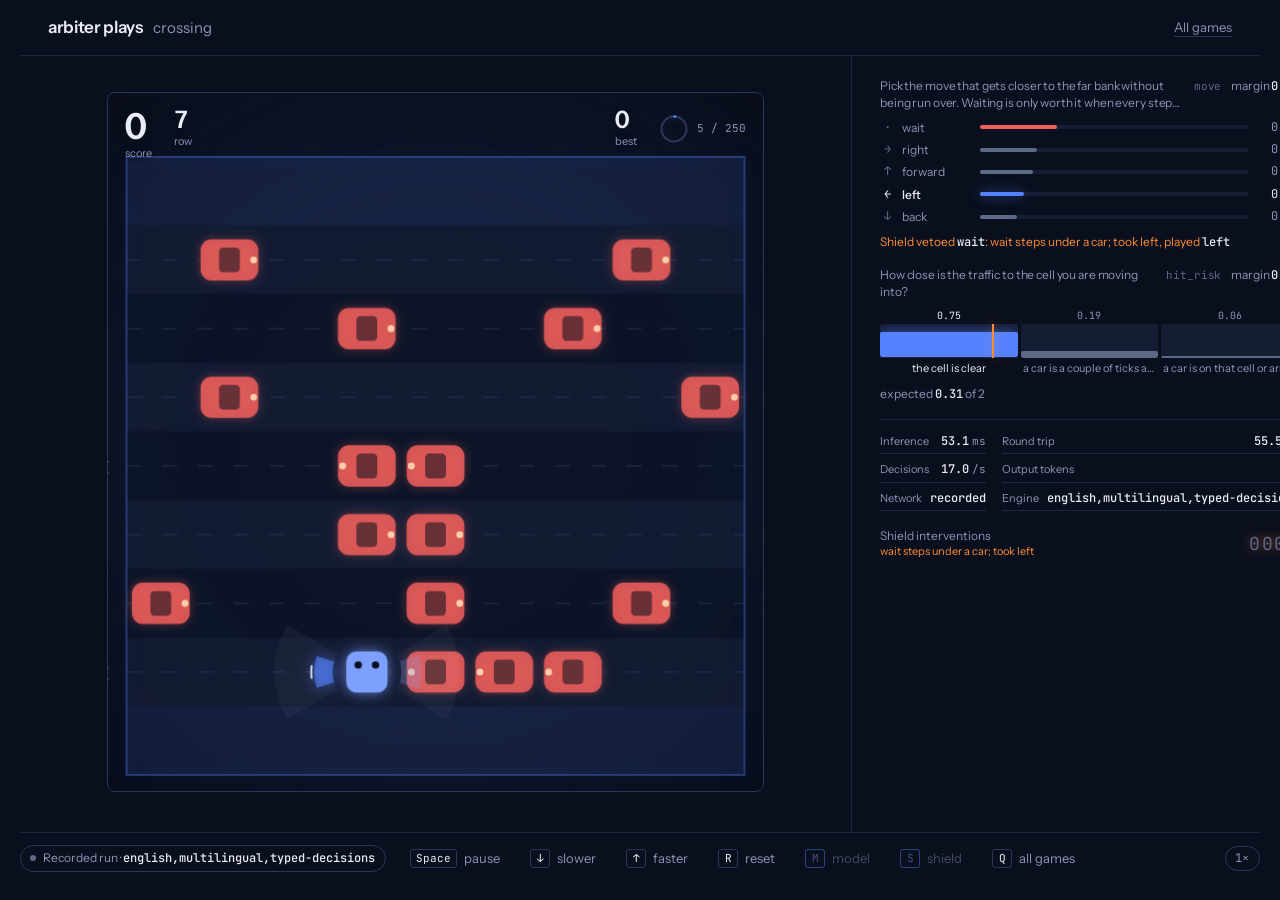
==== showcase/crossing/index.html @ a36f3646 "Draw the other five games on the page the snake page already is Same markup, same theme, same panel " ====
<!doctype html>
<html lang="en">
<head>
<meta charset="utf-8">
<meta name="viewport" content="width=device-width, initial-scale=1">
<meta name="color-scheme" content="dark">
<title>arbiter plays crossing</title>
<meta name="description" content="The Laya decision model crosses seven lanes of traffic: a five-way typed choice and a hit-risk score every tick.">
<link rel="preconnect" href="https://fonts.googleapis.com">
<link rel="preconnect" href="https://fonts.gstatic.com" crossorigin>
<link href="https://fonts.googleapis.com/css2?family=Instrument+Sans:ital,wght@0,400..700;1,400..700&family=JetBrains+Mono:wght@400;500&display=swap" rel="stylesheet">
<link rel="stylesheet" href="../_lib/theme.css">
</head>
<body>
<header class="top wrap">
  <div class="brand"><a href="../"><span class="wordmark">arbiter plays</span></a><span class="sub">crossing</span></div>
  <span class="spacer"></span>
  <a class="back" href="../">All games</a>
</header>

<main class="game wrap">
  <section class="board" aria-label="Board">
    <div class="stage" id="stage">
      <canvas id="board" aria-label="Crossing board"></canvas>
      <div class="hud" aria-live="off">
        <div class="corner l">
          <div class="stat big"><b id="hudScore">0</b><span>score</span></div>
          <div class="stat"><b id="hudSecond">0</b><span>row</span></div>
        </div>
        <div class="corner r">
          <div class="stat best" id="hudBestStat"><b id="hudBest">0</b><span>best</span></div>
          <div class="ep" title="Episode progress"><svg class="ring" viewBox="0 0 36 36"><circle class="bg" cx="18" cy="18" r="15"/><circle class="fg" id="ring" cx="18" cy="18" r="15"/></svg><small id="stepText">0 / 0</small></div>
        </div>
      </div>
      <div class="overlay" id="overlay"><div class="card"><h2 id="ovTitle"></h2><p id="ovText"></p></div></div>
    </div>
  </section>
  <aside id="panel" aria-label="What the model answered"></aside>
</main>

<footer class="keys wrap">
  <span class="chip" id="status" data-mode="down" aria-live="polite"><span class="dot"></span><span id="statusText">looking for the server</span></span>
  <button data-key="pause"><kbd>Space</kbd> pause</button>
  <button data-key="slower"><kbd>&darr;</kbd> slower</button>
  <button data-key="faster"><kbd>&uarr;</kbd> faster</button>
  <button data-key="reset"><kbd>R</kbd> reset</button>
  <button data-key="policy" aria-pressed="true"><kbd>M</kbd> <span id="policyText">model</span></button>
  <button data-key="shield" aria-pressed="true"><kbd>S</kbd> shield</button>
  <button data-key="back"><kbd>Q</kbd> all games</button>
  <span class="chip speed" id="badge" title="Speed">1&times;</span>
</footer>

<script>
/* Opened from disk in a browser that refuses module scripts on file:// (Chrome): say so, with the fix. */
if (location.protocol === 'file:') setTimeout(function () {
  if (window.__arbiterPlays) return;
  document.getElementById('overlay').classList.add('show');
  document.getElementById('ovTitle').textContent = 'This browser will not run the page from disk';
  document.getElementById('ovText').innerHTML = 'Chrome blocks module scripts on file:// pages. Serve the folder instead: <b>python3 -m http.server</b> in the repo root, then open <b>/showcase/crossing/</b>. Safari and Firefox open this file directly and play the recorded run.';
  document.getElementById('statusText').textContent = 'Not running';
}, 1200);
</script>
<script type="module">
'use strict';
import { mountPanel } from '../_lib/panel.js';
import { drawDecisionHalo, drawBoardDepth, drawDangerVignette, createParticles, createShake, countUp, ringProgress, COLORS } from '../_lib/board.js';
window.__arbiterPlays = true;

/* =====================================================================================
   GENERIC PART — every game page keeps this as is: server probe, live/replay runner with
   sub-tick timing (the model is asked for the NEXT move while the current one animates),
   keys, HUD, pulse, panel wiring. The block marked CROSSING at the bottom (drawing + the
   three hooks onEpisodeStart / onApplied / onNextDecision) changes per game.
   ===================================================================================== */
const $ = id => document.getElementById(id);
const params = new URLSearchParams(location.search);
const fromDisk = location.protocol === 'file:';
const BASE = (params.get('base') || (fromDisk ? 'http://localhost:8010' : location.origin)).replace(/\/+$/, '');
const SPEEDS = [0.5, 0.75, 1, 1.5, 2, 3, 4];
const REPLAY_URL = '../replay/crossing.json';
const BEST_KEY = 'arbiter.plays.crossing.best';

let logic, createClient;
try {
  const m = await import('./logic.mjs'); logic = m.default || m;
  ({ createClient } = await import('../_lib/client.mjs'));
} catch (e) {
  overlay(true, 'The game modules did not load', esc(String(e.message || e)));
  throw e;
}
const meta = logic.meta || {};
const TICK_MS = meta.tick_ms || 160;
const MAX_STEPS = meta.max_steps || 400;

/* ---- page chrome ---- */
const panel = mountPanel($('panel'), { meta, questions: logic.questions(logic.init(1)), strip: false });
const canvas = $('board'), ctx = canvas.getContext('2d');
let dpr = 1, W = 0, H = 0;
new ResizeObserver(() => {
  const r = canvas.getBoundingClientRect(); dpr = window.devicePixelRatio || 1;
  W = Math.round(r.width * dpr); H = Math.round(r.height * dpr); canvas.width = W; canvas.height = H;
}).observe(canvas);

function overlay(show, title, text) {
  $('overlay').classList.toggle('show', !!show);
  if (title != null) $('ovTitle').textContent = title;
  if (text != null) $('ovText').innerHTML = text;
}
const esc = s => String(s).replace(/[&<>"]/g, c => ({ '&': '&amp;', '<': '&lt;', '>': '&gt;', '"': '&quot;' }[c]));

/* ---- run state ---- */
const run = {
  mode: 'down',            // live | replay | down
  policy: 'model',         // model | heuristic
  shield: true,
  speedIx: 2,
  paused: false,
  engine: '—',
  connected: false,
  client: null,
  log: null,               // the recorded run when mode === replay
  seedCount: 0,
};
const ep = { state: null, prev: null, tickStart: 0, pending: null, result: null, dead: false, deadAt: 0, headHot: 0, i: 0, bornAt: 0 };
const counters = { decisions: 0, interventions: 0, tokens: 0 };
const roundtrips = [];     // the last 20 round trips: decisions per second = what the model could sustain
let best = +(localStorage.getItem(BEST_KEY) || 0);
$('hudBest').textContent = String(best);

const speed = () => SPEEDS[run.speedIx];
const tickDur = () => TICK_MS / speed();

function paintStatus() {
  const st = $('status');
  st.dataset.mode = run.mode === 'live' && !run.connected ? 'down' : run.mode;
  if (run.mode === 'live') $('statusText').innerHTML = run.connected ? `Live &middot; <b>${esc(run.engine)}</b>` : 'Live &middot; server not answering, playing the heuristic';
  else if (run.mode === 'replay') $('statusText').innerHTML = `Recorded run &middot; <b>${esc(run.engine)}</b>`;
  else $('statusText').textContent = 'No server and no recording';
  $('badge').textContent = speed() + '×';
  $('policyText').textContent = run.policy;
  const pol = document.querySelector('[data-key="policy"]'), sh = document.querySelector('[data-key="shield"]');
  pol.setAttribute('aria-pressed', String(run.policy === 'model')); sh.setAttribute('aria-pressed', String(run.shield));
  pol.disabled = sh.disabled = run.mode === 'replay';
  pol.title = sh.title = run.mode === 'replay' ? 'Not available in a recorded run' : '';
  panel.setStatus({ mode: run.mode === 'replay' ? 'replay' : 'live', connected: run.connected, engine: run.engine, policy: run.policy, shield: run.shield });
}

/* ---- the cobalt pulse: actor -> panel on every model call ---- */
let pulses = 0;
function firePulse() {
  if (pulses >= 4 || matchMedia('(prefers-reduced-motion: reduce)').matches) return;
  const from = actorPixel(ep.state); if (!from) return;
  const cr = canvas.getBoundingClientRect();
  const target = document.querySelector('#panel .sec') || $('panel');
  const tr = target.getBoundingClientRect();
  const x0 = cr.left + from[0], y0 = cr.top + from[1];
  const x1 = tr.left + 6, y1 = tr.top + 8;
  const p = document.createElement('i'); p.className = 'pulse'; document.body.appendChild(p); pulses++;
  const anim = p.animate([
    { transform: `translate(${x0}px, ${y0}px) scale(.6)`, opacity: 0 },
    { transform: `translate(${x0}px, ${y0}px) scale(1)`, opacity: 1, offset: .12 },
    { transform: `translate(${x1}px, ${y1}px) scale(1)`, opacity: .9, offset: .92 },
    { transform: `translate(${x1}px, ${y1}px) scale(1.6)`, opacity: 0 },
  ], { duration: Math.min(420, Math.max(220, tickDur() * .9)), easing: 'cubic-bezier(.3,.6,.2,1)' });
  anim.onfinish = () => { p.remove(); pulses--; panel.flash(); };
}

/* ---- asking for the next move ---- */
async function askLive(state) {
  const qs = logic.questions(state);
  firePulse();
  let res = null, err = null;
  try { res = await run.client.ask(logic.encode(state), qs); }
  catch (e) { err = e; }
  const modelDecision = res ? logic.decide(state, res.answers) : null;
  const heuristicAction = logic.heuristic(state);
  const decision = run.policy === 'model' && modelDecision
    ? modelDecision
    : { action: heuristicAction, extras: { ...(modelDecision && modelDecision.extras), model_action: modelDecision ? modelDecision.action : null } };
  if (res) {
    const engine = res.routing && res.routing.model ? 'laya-' + res.routing.model : (res.model || run.engine);
    if (!run.connected || engine !== run.engine) { run.connected = true; run.engine = engine; paintStatus(); }
  } else if (run.connected) { run.connected = false; paintStatus(); }
  if (res) { roundtrips.push(res.roundtrip_ms); if (roundtrips.length > 20) roundtrips.shift(); }
  const dps = roundtrips.length ? roundtrips.length * 1000 / roundtrips.reduce((a, b) => a + b, 0) : null;
  return {
    qs, answers: res ? res.answers : null, decision,
    timing: res ? { inference_ms: res.inference_ms != null ? res.inference_ms : res.latency_ms, roundtrip_ms: res.roundtrip_ms, decisions_per_s: dps } : {},
    tokens: res && res.usage ? (res.usage.output_tokens || 0) : 0, error: err,
  };
}
// A recorded tick (see _lib/recorder.mjs): { action, model_action, intervened, reason, extras, answers, timing, ... }.
// The board is rebuilt from the seed with logic.step, exactly like a live run.
function askReplay(state) {
  const t = run.log.ticks[ep.i];
  if (!t) return Promise.resolve(null);
  const modelAction = t.model_action != null ? t.model_action : t.action;
  return Promise.resolve({
    qs: logic.questions(state), answers: t.answers || null,
    decision: { action: modelAction, extras: t.extras || {} },
    recordedShield: { intervened: !!t.intervened, reason: t.reason || '', action: t.action },
    recordedAction: t.action, timing: t.timing || {}, tokens: (t.usage && t.usage.output_tokens) || 0,
  });
}
const ask = state => run.mode === 'replay' ? askReplay(state) : askLive(state);
function requestNext(state) { ep.pending = ask(state).then(r => { ep.result = r; if (r) onNextDecision(r); }); }

/* ---- applying a decision = one tick ---- */
function apply(res, now) {
  const s = ep.state;
  let action = res.decision.action, sh = { intervened: false, reason: '', action };
  if (run.mode === 'replay') { sh = res.recordedShield; action = res.recordedAction; }
  else if (run.shield) { sh = logic.shield(s, action, res.decision.extras || {}); action = sh.action; }
  const out = logic.step(s, action);
  ep.prev = s; ep.state = out.state; ep.tickStart = now; ep.headHot = 1; ep.i++;
  counters.decisions++; if (sh.intervened) counters.interventions++; counters.tokens += res.tokens || 0;
  panel.update({
    questions: res.qs, answers: res.answers || {}, decision: res.decision, shield: sh,
    timing: res.timing, counters: { ...counters },
    status: { mode: run.mode === 'replay' ? 'replay' : 'live', connected: run.connected, engine: run.engine, policy: run.policy, shield: run.shield },
  });
  onApplied(res, out, sh, action, now);
  paintHud();
  if (out.done || (run.mode === 'replay' && ep.i >= run.log.ticks.length)) {
    ep.dead = true; ep.deadAt = now; ep.pending = null; ep.result = null;
    return;
  }
  requestNext(ep.state);
}

function paintHud() {
  const sum = logic.summary(ep.state);
  countUp($('hudScore'), sum.score);
  countUp($('hudSecond'), sum.row != null ? sum.row : 0, { pop: false });
  if (sum.score > best) { best = sum.score; localStorage.setItem(BEST_KEY, String(best)); countUp($('hudBest'), best); $('hudBestStat').classList.add('hot'); }
  const total = run.mode === 'replay' ? run.log.ticks.length : MAX_STEPS;
  const at = run.mode === 'replay' ? ep.i : sum.steps;
  $('stepText').textContent = `${at} / ${total}`;
  ringProgress($('ring'), at / total);
}

function startEpisode(now) {
  const seed = run.mode === 'replay' ? (run.log.seed != null ? run.log.seed : 1) : ((Date.now() + run.seedCount++) % 1e6) + 1;
  ep.state = logic.init(seed);
  ep.prev = ep.state; ep.tickStart = now; ep.dead = false; ep.i = 0; ep.headHot = 0; ep.result = null; ep.bornAt = now;
  $('hudBestStat').classList.remove('hot');
  const st = $('stage'); st.classList.remove('born'); void st.offsetWidth; st.classList.add('born');
  onEpisodeStart(ep.state, now);
  paintHud();
  requestNext(ep.state);
}

/* ---- the frame loop with sub-tick timing ---- */
let last = performance.now();
function frame(now) {
  requestAnimationFrame(frame);
  if (!ep.state) return;
  const dt = now - last; last = now;
  if (ep.dead) {
    render(ep.state, ep.state, 1, { dead: true, deadT: (now - ep.deadAt) / 1000, paused: run.paused, dt, now });
    if (!run.paused && now - ep.deadAt > 1500) { panel.reset(); startEpisode(now); }
    return;
  }
  if (run.paused) { render(ep.prev, ep.state, 1, { paused: true, dt: 0, now }); return; }
  let t = (now - ep.tickStart) / tickDur();
  if (t >= 1) {
    if (ep.result) { const r = ep.result; ep.result = null; apply(r, now); t = 0; }
    else if (ep.pending === null && run.mode === 'replay') { ep.dead = true; ep.deadAt = now; }
    else t = 1;                                   // the answer is still in flight: hold at the end of the glide
  }
  ep.headHot = Math.max(0, ep.headHot - dt / 320);
  render(ep.prev, ep.state, t, { headHot: ep.headHot, dt, now });
}

/* ---- keys ---- */
const actions = {
  pause() { run.paused = !run.paused; overlay(run.paused, 'Paused', 'Press <kbd>Space</kbd> to continue'); if (!run.paused) { ep.tickStart = performance.now(); if (ep.dead) ep.deadAt = performance.now(); } },
  faster() { run.speedIx = Math.min(SPEEDS.length - 1, run.speedIx + 1); paintStatus(); },
  slower() { run.speedIx = Math.max(0, run.speedIx - 1); paintStatus(); },
  reset() { counters.decisions = counters.interventions = counters.tokens = 0; roundtrips.length = 0; panel.reset(); startEpisode(performance.now()); if (run.paused) actions.pause(); },
  policy() { if (run.mode === 'replay') return; run.policy = run.policy === 'model' ? 'heuristic' : 'model'; paintStatus(); },
  shield() { if (run.mode === 'replay') return; run.shield = !run.shield; paintStatus(); },
  back() { location.href = '../'; },
};
document.addEventListener('keydown', e => {
  if (e.metaKey || e.ctrlKey || e.altKey) return;
  const k = { ' ': 'pause', ArrowUp: 'faster', ArrowDown: 'slower', r: 'reset', R: 'reset', m: 'policy', M: 'policy', s: 'shield', S: 'shield', q: 'back', Q: 'back' }[e.key];
  if (!k) return; e.preventDefault(); actions[k]();
});
document.querySelectorAll('footer.keys button').forEach(b => b.addEventListener('click', () => actions[b.dataset.key]()));

/* ---- boot: live if the server answers, otherwise the recorded run ---- */
async function boot() {
  let ready = false;
  if (!(params.get('mode') === 'replay')) {
    try {
      const ctrl = new AbortController(); const to = setTimeout(() => ctrl.abort(), 2500);
      const r = await fetch(BASE + '/readyz', { cache: 'no-store', signal: ctrl.signal }); clearTimeout(to);
      const j = await r.json().catch(() => ({}));
      ready = r.ok && j.status === 'ready';
    } catch (e) { ready = false; }
  }
  if (ready) {
    run.mode = 'live'; run.connected = true;
    run.client = createClient({ baseUrl: BASE, model: params.get('model') || 'auto' });
  } else {
    try {
      const r = await fetch(REPLAY_URL, { cache: 'no-store' });
      if (!r.ok) throw new Error('HTTP ' + r.status);
      run.log = await r.json();
      if (!Array.isArray(run.log.ticks) || !run.log.ticks.length) throw new Error('empty recording');
      run.mode = 'replay'; run.engine = run.log.engine || run.log.model || 'recorded';
    } catch (e) {
      run.mode = 'down';
      overlay(true, 'Nothing to play', `No arbiter server at <b>${esc(BASE)}</b> and no recording at <b>${esc(REPLAY_URL)}</b>. Start the server (<b>./run.sh</b>) and reload, or add <b>?base=http://localhost:8010</b> to the URL.`);
      paintStatus(); return;
    }
  }
  paintStatus();
  startEpisode(performance.now());
  requestAnimationFrame(frame);
  if (run.mode === 'live') setInterval(async () => {
    try { const r = await fetch(BASE + '/readyz', { cache: 'no-store' }); const j = await r.json(); const ok = r.ok && j.status === 'ready'; if (ok !== run.connected) { run.connected = ok; paintStatus(); } }
    catch (e) { if (run.connected) { run.connected = false; paintStatus(); } }
  }, 10000);
}

/* =====================================================================================
   CROSSING — the game-specific part of the page.
     actorPixel / onEpisodeStart / onApplied / onNextDecision / render, as in snake.
   The halo sits on the frog and uses the compass directions; "wait" has no wedge, so a
   tick where the model waits shows an empty compass, which is exactly what it means.
   ===================================================================================== */
const ANGLES = { forward: -Math.PI / 2, back: Math.PI / 2, left: Math.PI, right: 0 };
const vis = {
  particles: createParticles(), shake: createShake(),
  halo: null, bornAt: 0, hopAt: -1e9, crossAt: -1e9, vetoAt: -1e9,
};
const lerp = (a, b, t) => a + (b - a) * t;
const geom = () => {
  const s = ep.state || logic.init(1);
  const top = Math.round(64 * dpr), side = Math.round(16 * dpr);
  const c = Math.min((W - side * 2) / s.w, (H - top - side) / s.h);
  return { c, padX: (W - s.w * c) / 2, padY: top + Math.max(0, (H - top - side - s.h * c) / 2), w: s.w, h: s.h };
};
function actorPixel(state) {
  if (!state || !W) return null;
  const { c, padX, padY } = geom();
  return [(padX + (state.x + .5) * c) / dpr, (padY + (state.y + .5) * c) / dpr];
}
function onEpisodeStart(state, now) { vis.halo = null; vis.bornAt = now; vis.hopAt = -1e9; vis.crossAt = -1e9; }
function onApplied(res, out, sh, action, now) {
  const probs = res.answers && res.answers.move ? res.answers.move.probabilities : null;
  vis.halo = probs ? { probs, chosen: action, vetoed: sh.intervened ? res.decision.action : null } : null;
  if (sh.intervened) vis.vetoAt = now;
  if (action !== 'wait') vis.hopAt = now;
  const { c, padX, padY } = geom();
  if ((out.events || []).some(e => /far bank/.test(e))) {
    vis.crossAt = now;
    vis.particles.burst(padX + (out.state.x + .5) * c, padY + c * .5,
      { count: 26, speed: c * 4.5, size: c * .08, life: .7, color: COLORS.orange });
  }
  if (out.done && !out.state.alive) {
    vis.shake.kick(1);
    vis.particles.burst(padX + (out.state.x + .5) * c, padY + (out.state.y + .5) * c,
      { count: 22, speed: c * 4, size: c * .09, life: .6, color: COLORS.danger });
  }
}
function onNextDecision() {}

function render(prev, cur, t, fx = {}) {
  if (!W) return;
  const now = fx.now || performance.now(), dt = (fx.dt || 0) / 1000;
  const { c, padX, padY, w, h } = geom();
  const dead = !!fx.dead && !cur.alive, deadT = fx.deadT || 0;
  const born = Math.min(1, (now - vis.bornAt) / 450);
  const px = (x, y) => [padX + (x + .5) * c, padY + (y + .5) * c];
  ctx.setTransform(1, 0, 0, 1, 0, 0);
  ctx.clearRect(0, 0, W, H);
  const [sx, sy] = vis.shake.offset(dt);
  ctx.translate(sx * dpr, sy * dpr);
  drawBoardDepth(ctx, W, H, { dpr, vignette: .8 });

  // banks and lanes: the two safe rows read lighter, every lane carries its direction
  for (let y = 0; y < h; y++) {
    const bank = y === 0 || y === h - 1;
    ctx.fillStyle = bank ? 'rgba(85,131,255,.12)' : (y % 2 ? 'rgba(21,29,53,.85)' : 'rgba(14,21,40,.85)');
    ctx.fillRect(padX, padY + y * c, w * c, c);
    if (!bank) {
      const lane = cur.lanes.find(l => l.row === y);
      ctx.strokeStyle = 'rgba(43,55,88,.9)'; ctx.lineWidth = Math.max(1, dpr * .75);
      ctx.setLineDash([c * .22, c * .3]);
      ctx.beginPath(); ctx.moveTo(padX, padY + y * c + c * .5); ctx.lineTo(padX + w * c, padY + y * c + c * .5); ctx.stroke();
      ctx.setLineDash([]);
      if (lane) {                       // a small arrow in the margin: which way this lane runs
        const ax = lane.dir > 0 ? padX + w * c + c * .3 : padX - c * .3;
        ctx.fillStyle = 'rgba(139,149,179,.75)'; ctx.font = `${Math.round(c * .5)}px "Instrument Sans", system-ui`;
        ctx.textAlign = 'center'; ctx.textBaseline = 'middle';
        ctx.fillText(lane.dir > 0 ? '›' : '‹', ax, padY + y * c + c * .5);
      }
    }
  }
  ctx.strokeStyle = 'rgba(85,131,255,.35)'; ctx.lineWidth = 2 * dpr;
  ctx.shadowColor = 'rgba(85,131,255,.4)'; ctx.shadowBlur = 16 * dpr;
  ctx.strokeRect(padX, padY, w * c, h * c); ctx.shadowBlur = 0;

  // the traffic: every car glides from where it was, wrapping without a jump
  for (const lane of cur.lanes) {
    const before = prev.lanes.find(l => l.row === lane.row);
    lane.cars.forEach((x, i) => {
      const was = before ? before.cars[i] : x;
      const wrapped = Math.abs(x - was) > 1.5;
      const at = wrapped ? x : lerp(was, x, t);
      const [cx, cy] = px(at, lane.row);
      const bw = c * .84, bh = c * .6;
      ctx.save(); ctx.globalAlpha = born;
      ctx.fillStyle = 'rgba(240,96,92,.85)'; ctx.shadowColor = 'rgba(240,96,92,.45)'; ctx.shadowBlur = 10 * dpr;
      ctx.beginPath(); ctx.roundRect(cx - bw / 2, cy - bh / 2, bw, bh, c * .16); ctx.fill(); ctx.shadowBlur = 0;
      ctx.fillStyle = 'rgba(10,15,30,.55)';
      ctx.beginPath(); ctx.roundRect(cx - bw * .18, cy - bh * .3, bw * .36, bh * .6, c * .06); ctx.fill();
      ctx.fillStyle = 'rgba(255,220,180,.9)';
      const nx = cx + (lane.dir > 0 ? bw * .42 : -bw * .42);
      ctx.beginPath(); ctx.arc(nx, cy, c * .05, 0, Math.PI * 2); ctx.fill();
      ctx.restore();
    });
  }

  // the frog: hops between cells, the halo shows what the model wanted
  const fxp = lerp(prev.x, cur.x, t), fyp = lerp(prev.y, cur.y, t);
  const [ax, ay] = px(fxp, fyp);
  const hop = Math.sin(Math.min(1, t) * Math.PI) * (prev.x !== cur.x || prev.y !== cur.y ? c * .18 : 0);
  if (vis.halo && !dead) {
    const veto = vis.halo.vetoed ? .5 + .5 * Math.sin(now / 55) : 0;
    drawDecisionHalo(ctx, { x: ax, y: ay - hop }, vis.halo.probs, vis.halo.chosen, vis.halo.vetoed,
      { inner: c * .5, reach: c * .85, flash: veto, alpha: born });
  }
  const r = c * .3;
  ctx.save(); ctx.globalAlpha = born * (dead ? Math.max(0, 1 - deadT / .8) : 1);
  ctx.fillStyle = dead ? COLORS.danger : COLORS.cobaltText;
  ctx.shadowColor = dead ? 'rgba(240,96,92,.8)' : 'rgba(125,160,255,.7)'; ctx.shadowBlur = 14 * dpr;
  ctx.beginPath(); ctx.roundRect(ax - r, ay - hop - r, r * 2, r * 2, r * .5); ctx.fill(); ctx.shadowBlur = 0;
  ctx.fillStyle = '#0A0F1E';
  for (const s of [-1, 1]) { ctx.beginPath(); ctx.arc(ax + s * r * .42, ay - hop - r * .34, r * .18, 0, Math.PI * 2); ctx.fill(); }
  ctx.restore();

  vis.particles.step(dt); vis.particles.draw(ctx, 1);
  if (dead) drawDangerVignette(ctx, W, H, Math.max(0, 1 - deadT / .55));
  if (fx.paused) { ctx.fillStyle = 'rgba(10,15,30,.45)'; ctx.fillRect(-20 * dpr, -20 * dpr, W + 40 * dpr, H + 40 * dpr); }
}
boot();
</script>
</body>
</html>
---- showcase/_lib/theme.css ----
/* arbiter plays — shared theme for every showcase page.
   Same tokens as the playground's dark theme: navy, cobalt, one orange per surface,
   Instrument Sans for words, JetBrains Mono for numbers, hairlines, no gradients. */

:root {
  --bg: #0A0F1E; --surface: #0E1528; --line: #1E2842; --line-2: #2B3758; --track: #151D35;
  --ink: #E9EDF7; --muted: #8B95B3; --faint: #5E6887;
  --cobalt: #5583FF; --cobalt-text: #7DA0FF; --cobalt-dim: #2E4FA6;
  --orange: #FF8C33; --danger: #F0605C; --live: #3DD68C;
  --glow: 0 0 12px rgba(85,131,255,.55); --glow-o: 0 0 12px rgba(255,140,51,.55);
  --sans: "Instrument Sans", system-ui, -apple-system, "Segoe UI", sans-serif;
  --mono: "JetBrains Mono", ui-monospace, SFMono-Regular, Menlo, monospace;
  --ease: cubic-bezier(.2,.7,.2,1);
  --panel-w: 380px;
  color-scheme: dark;
}
* { box-sizing: border-box; }
html { background: var(--bg); color: var(--ink); font-family: var(--sans); font-size: 15px; line-height: 1.45; -webkit-text-size-adjust: 100%; }
body { margin: 0; min-height: 100vh; display: flex; flex-direction: column; }
h1, h2, h3 { margin: 0; font-weight: 500; letter-spacing: -0.01em; }
p { margin: 0; }
a { color: var(--muted); text-decoration: none; border-bottom: 1px solid var(--line-2); }
a:hover { color: var(--ink); }
button { font: inherit; color: inherit; cursor: pointer; background: none; border: 0; padding: 0; }
:focus-visible { outline: 2px solid var(--cobalt); outline-offset: 2px; }
kbd { font-family: var(--mono); font-size: 11px; color: var(--ink); border: 1px solid var(--line-2); border-radius: 3px; padding: 1px 5px; line-height: 1.4; min-width: 20px; display: inline-block; text-align: center; }
.mono { font-family: var(--mono); font-variant-numeric: tabular-nums; }
.wrap { width: 100%; max-width: 1240px; margin: 0 auto; padding: 0 28px; }
@media (max-width: 640px) { .wrap { padding: 0 16px; } }

/* ---------- header ---------- */
.top { display: flex; align-items: center; gap: 18px; height: 56px; border-bottom: 1px solid var(--line); flex: none; }
.brand { display: flex; align-items: baseline; gap: 10px; white-space: nowrap; }
.brand a { border: 0; color: var(--ink); }
.wordmark { font-weight: 600; letter-spacing: -0.02em; font-size: 17px; }
.brand .sub { color: var(--muted); }
.top .spacer { flex: 1; }
.status { display: inline-flex; align-items: center; gap: 8px; color: var(--muted); font-size: 13px; white-space: nowrap; border: 1px solid var(--line-2); border-radius: 4px; padding: 4px 10px; }
.status .dot { width: 8px; height: 8px; border-radius: 50%; background: var(--faint); flex: none; }
.status[data-mode="live"] .dot { background: var(--live); box-shadow: 0 0 10px rgba(61,214,140,.6); }
.status[data-mode="live"] { color: var(--ink); }
.status[data-mode="replay"] .dot { background: var(--faint); }
.status[data-mode="down"] .dot { background: var(--danger); }
.status b { font-family: var(--mono); font-weight: 500; color: var(--ink); }
.top .back { font-size: 13px; }
@media (max-width: 640px) { .top { gap: 10px; } .brand .sub { display: none; } .top .back { display: none; } }

/* ---------- game layout ---------- */
main.game { flex: 1; display: grid; grid-template-columns: minmax(0, 1fr) var(--panel-w); align-items: stretch; position: relative; }
.board { padding: 22px 28px 26px 0; display: flex; flex-direction: column; justify-content: center; gap: 16px; border-right: 1px solid var(--line); min-width: 0; }
.board .stage { position: relative; width: min(100%, 760px, calc((100vh - 200px) / 1.065)); aspect-ratio: 1 / 1.065; margin: 0 auto; }
@media (max-width: 900px) { .board .stage { width: 100%; } }
.board canvas { position: absolute; inset: 0; width: 100%; height: 100%; display: block; border: 1px solid var(--line-2); border-radius: 8px; background: var(--surface); }
.board .stage.born canvas { animation: fadeIn .5s var(--ease); }
@keyframes fadeIn { from { opacity: 0; } }

/* HUD in the board's corners */
.hud { position: absolute; inset: 0; pointer-events: none; }
.hud .corner { position: absolute; top: 16px; display: flex; gap: 22px; align-items: flex-start; }
.hud .corner.l { left: 18px; }
.hud .corner.r { right: 18px; align-items: center; }
.hud .stat { display: grid; gap: 2px; text-shadow: 0 1px 6px rgba(10,15,30,.9); }
.hud .stat b { display: block; font-weight: 600; font-size: 24px; line-height: 1; letter-spacing: -0.02em; font-variant-numeric: tabular-nums; transform-origin: left bottom; }
.hud .stat.big b { font-size: 36px; }
.hud .stat span { font-size: 11px; color: var(--muted); }
.hud .stat.best.hot b { color: var(--cobalt-text); text-shadow: var(--glow); }
.hud .stat b.pop { animation: pop .38s var(--ease); }
@keyframes pop { 30% { transform: scale(1.22); color: var(--cobalt-text); } }
.hud .ep { display: flex; align-items: center; gap: 8px; }
.hud .ep small { font-family: var(--mono); font-size: 11px; color: var(--muted); font-variant-numeric: tabular-nums; }
.hud .ring { width: 30px; height: 30px; transform: rotate(-90deg); display: block; }
.hud .ring circle { fill: none; stroke-width: 2.5; }
.hud .ring .bg { stroke: var(--line-2); }
.hud .ring .fg { stroke: var(--cobalt); stroke-linecap: round; transition: stroke-dasharray .3s var(--ease); filter: drop-shadow(0 0 4px rgba(85,131,255,.6)); }
@media (max-width: 640px) { .hud .corner { top: 12px; gap: 14px; } .hud .corner.l { left: 12px; } .hud .corner.r { right: 12px; } .hud .stat.big b { font-size: 28px; } .hud .stat b { font-size: 20px; } .hud .ep small { display: none; } }
.board .overlay { position: absolute; inset: 0; display: grid; place-items: center; text-align: center; pointer-events: none; opacity: 0; transition: opacity .25s var(--ease); }
.board .overlay.show { opacity: 1; pointer-events: auto; }
.board .overlay .card { background: rgba(10,15,30,.86); border: 1px solid var(--line-2); border-radius: 4px; padding: 14px 20px; max-width: 34ch; }
.board .overlay h2 { font-size: 16px; }
.board .overlay p { color: var(--muted); font-size: 13px; margin-top: 4px; }
.board .overlay .card b { font-family: var(--mono); font-weight: 500; color: var(--ink); }
aside#panel { padding: 22px 0 26px 28px; min-width: 0; }
@media (max-width: 900px) {
  main.game { grid-template-columns: 1fr; }
  .board { padding: 16px 0 20px; border-right: 0; border-bottom: 1px solid var(--line); }
  aside#panel { padding: 18px 0 24px; }
}

/* the cobalt pulse that travels from the head to the panel on every model call */
.pulse { position: fixed; left: 0; top: 0; width: 10px; height: 10px; margin: -5px 0 0 -5px; border-radius: 50%; background: var(--cobalt); box-shadow: 0 0 14px 3px rgba(85,131,255,.7); pointer-events: none; z-index: 5; opacity: 0; }

/* ---------- seven-segment digits ---------- */
.digits { display: flex; gap: 28px; align-items: flex-end; flex-wrap: wrap; padding: 0 0 2px; }
.digit-group { display: grid; gap: 6px; }
.digit-group .lbl { font-size: 12px; color: var(--muted); }
.digit-group .row { display: flex; gap: 5px; }
.digit-group svg { width: 22px; height: 38px; display: block; }
.digit-group svg polygon { fill: var(--ink); opacity: .07; transition: opacity .18s var(--ease); }
.digit-group svg polygon.on { opacity: 1; }
.digit-group.dim svg polygon.on { opacity: .5; }
.digit-group.hot svg polygon.on { fill: var(--cobalt-text); }
.digits .grow { flex: 1; }
.digits .episode { display: grid; gap: 6px; min-width: 120px; align-self: end; }
.digits .episode .lbl { font-size: 12px; color: var(--muted); display: flex; justify-content: space-between; }
.digits .episode .lbl b { font-family: var(--mono); font-weight: 500; color: var(--ink); }
.digits .episode .track { height: 3px; background: var(--track); border-radius: 2px; position: relative; overflow: hidden; }
.digits .episode .fill { position: absolute; left: 0; top: 0; bottom: 0; background: var(--cobalt); border-radius: 2px; transition: width .3s var(--ease); }
@media (max-width: 640px) {
  .digits { gap: 18px; }
  .digit-group svg { width: 17px; height: 30px; }
  .digits .episode { flex-basis: 100%; }
}

/* ---------- panel ---------- */
.panel { display: grid; gap: 16px; font-size: 12px; }
.panel .sec { display: grid; gap: 7px; }
.panel .sec > h2 { font-size: 12px; font-weight: 400; color: var(--muted); display: flex; align-items: baseline; gap: 10px; line-height: 1.4; }
.panel .sec > h2 .id { font-family: var(--mono); font-size: 11px; color: var(--faint); font-weight: 400; }
.panel .sec > h2 .conf { margin-left: auto; font-size: 12px; color: var(--muted); font-weight: 400; white-space: nowrap; }
.panel .sec > h2 .conf b { font-family: var(--mono); font-weight: 500; color: var(--ink); }
.panel .sec.choice > h2 { font-size: 12px; }
.panel .sec.choice > h2 .txt { display: -webkit-box; -webkit-line-clamp: 2; -webkit-box-orient: vertical; overflow: hidden; }

.bars { display: grid; gap: 5px; }
.brow { display: grid; grid-template-columns: minmax(56px, 90px) 1fr 40px; align-items: center; gap: 10px; font-size: 12px; transition: transform .35s var(--ease); }
.brow .lbl { color: var(--muted); overflow: hidden; text-overflow: ellipsis; white-space: nowrap; display: flex; align-items: center; gap: 8px; }
.brow .lbl .arrow { font-family: var(--mono); width: 1.2em; text-align: center; color: var(--faint); }
.brow.win .lbl, .brow.win .lbl .arrow { color: var(--ink); font-weight: 500; }
.brow.model .lbl::after { content: ""; width: 5px; height: 5px; border-radius: 50%; background: var(--faint); flex: none; }
.track { position: relative; height: 4px; background: var(--track); border-radius: 3px; }
.fill { position: absolute; left: 0; top: 0; bottom: 0; background: var(--faint); border-radius: 3px; transition: width .35s var(--ease); }
.brow.win .fill { background: var(--cobalt); box-shadow: var(--glow); }
.brow.veto .fill { background: var(--danger); box-shadow: none; }
.val { font-family: var(--mono); font-size: 12px; text-align: right; color: var(--muted); font-variant-numeric: tabular-nums; }
.brow.win .val { color: var(--ink); }
.panel .note { font-size: 12px; color: var(--muted); }
.panel .note b { font-family: var(--mono); font-weight: 500; color: var(--ink); }
.panel .note.veto { color: var(--orange); }

.gauge { display: grid; grid-template-columns: 1fr 44px; align-items: center; gap: 4px 12px; }
.gauge .lbl { color: var(--muted); grid-column: 1 / -1; display: flex; justify-content: space-between; gap: 10px; }
.gauge .track { height: 4px; }
.gauge .mid { position: absolute; left: 50%; top: -3px; bottom: -3px; width: 1px; background: var(--line-2); }
.gauge .fill { background: var(--cobalt); box-shadow: var(--glow); }
.gauge.low .fill { background: var(--faint); box-shadow: none; }
.gauge .val { color: var(--ink); font-size: 13px; }

.scale { position: relative; display: grid; grid-auto-flow: column; grid-auto-columns: 1fr; gap: 3px; padding-top: 16px; padding-bottom: 20px; }
.lvl { position: relative; height: 34px; }
.lvl .mass { position: absolute; inset: 0; background: var(--track); border-radius: 2px; overflow: hidden; }
.lvl .mass i { position: absolute; left: 0; right: 0; bottom: 0; background: var(--faint); border-radius: 2px; transition: height .35s var(--ease); }
.lvl.top .mass i { background: var(--cobalt); box-shadow: var(--glow); }
.lvl .p { position: absolute; left: 0; right: 0; top: -15px; text-align: center; font-family: var(--mono); font-size: 10px; color: var(--muted); }
.lvl.top .p { color: var(--ink); }
.lvl .lname { position: absolute; left: 0; right: 0; top: 37px; text-align: center; font-size: 11px; color: var(--muted); white-space: nowrap; overflow: hidden; text-overflow: ellipsis; padding: 0 2px; }
.lvl.top .lname { color: var(--ink); }
.exp { position: absolute; top: 16px; height: 34px; width: 0; border-left: 2px solid var(--orange); box-shadow: var(--glow-o); transform: translateX(-1px); transition: left .35s var(--ease); }

.readout { display: grid; grid-template-columns: 1fr 1fr; gap: 4px 16px; border-top: 1px solid var(--line); padding-top: 10px; }
.readout .r { display: flex; justify-content: space-between; gap: 8px; align-items: baseline; font-size: 11px; color: var(--muted); border-bottom: 1px solid var(--line); padding: 3px 0; }
.readout .r b { font-family: var(--mono); font-weight: 500; color: var(--ink); font-size: 12px; font-variant-numeric: tabular-nums; white-space: nowrap; }
.readout .r b.unit { color: var(--muted); font-size: 11px; font-weight: 400; margin-left: 3px; }
.readout .r.off b { color: var(--faint); }

.shield { display: flex; align-items: center; justify-content: space-between; gap: 12px; }
.shield .lbl { color: var(--muted); }
.shield .lbl small { display: block; font-size: 11px; color: var(--faint); }
.shield .lbl small.hit { color: var(--orange); }
.shield .count { font-family: var(--mono); font-size: 18px; letter-spacing: .08em; color: var(--ink); font-variant-numeric: tabular-nums; }
.shield .count .z { color: var(--faint); }
.shield.hit .count { color: var(--orange); text-shadow: var(--glow-o); }
.shield.off .count { color: var(--faint); }

.strip { display: grid; gap: 6px; }
.strip .lbl { color: var(--muted); font-size: 12px; display: flex; justify-content: space-between; }
.strip .lbl span:last-child { color: var(--faint); }
.strip .items { display: flex; gap: 4px; overflow: hidden; justify-content: flex-end; }
.strip .it { flex: 1 1 0; min-width: 0; max-width: 44px; display: grid; gap: 2px; text-align: center; border: 1px solid var(--line); border-radius: 3px; padding: 5px 0 4px; }
.strip .it.new { animation: slideIn .3s var(--ease); }
.strip .it .a { font-family: var(--mono); font-size: 13px; color: var(--ink); overflow: hidden; text-overflow: ellipsis; white-space: nowrap; padding: 0 3px; }
.strip .it .p { font-family: var(--mono); font-size: 10px; color: var(--muted); }
.strip .it.veto { border-color: var(--orange); }
.strip .it.veto .a { color: var(--orange); }
.strip .it:last-child { border-color: var(--cobalt); }
@keyframes slideIn { from { transform: translateX(12px); opacity: 0; } }
.panel.flash > .sec.choice > h2::before { content: ""; position: absolute; left: 0; right: 0; top: 0; height: 1px; background: var(--cobalt); box-shadow: var(--glow); animation: fadeOut .5s var(--ease) forwards; }
.panel { position: relative; }
@keyframes fadeOut { to { opacity: 0; } }
.panel .empty { color: var(--faint); font-size: 13px; padding: 30px 0; text-align: center; border: 1px dashed var(--line); border-radius: 4px; }

/* ---------- footer with the keys ---------- */
footer.keys { border-top: 1px solid var(--line); padding: 12px 0 28px; color: var(--muted); font-size: 13px; display: flex; gap: 6px 18px; flex-wrap: wrap; align-items: center; flex: none; }
footer.keys button { display: inline-flex; align-items: center; gap: 7px; color: var(--muted); padding: 4px 6px; border-radius: 4px; }
footer.keys button:hover { color: var(--ink); background: var(--track); }
footer.keys button[aria-pressed="true"] kbd { border-color: var(--cobalt); color: var(--cobalt-text); }
footer.keys button:disabled { opacity: .45; cursor: default; }
footer.keys .chip { display: inline-flex; align-items: center; gap: 7px; font-size: 12px; color: var(--muted); border: 1px solid var(--line-2); border-radius: 999px; padding: 3px 10px 3px 9px; white-space: nowrap; }
footer.keys .chip .dot { width: 6px; height: 6px; border-radius: 50%; background: var(--faint); }
footer.keys .chip[data-mode="live"] { color: var(--ink); }
footer.keys .chip[data-mode="live"] .dot { background: var(--live); box-shadow: 0 0 8px rgba(61,214,140,.7); }
footer.keys .chip[data-mode="down"] .dot { background: var(--danger); }
footer.keys .chip b { font-family: var(--mono); font-weight: 500; color: var(--ink); }
footer.keys .chip.speed { margin-left: auto; font-family: var(--mono); }
@media (max-width: 640px) { footer.keys { gap: 4px 8px; font-size: 12px; } footer.keys .chip.speed { margin-left: 0; } }

/* ---------- landing page ---------- */
.hero { padding: 44px 0 26px; }
.hero h1 { font-size: 40px; line-height: 1.05; letter-spacing: -0.03em; max-width: 24ch; }
.hero p { margin-top: 12px; color: var(--muted); font-size: 16px; max-width: 60ch; }
.hero .links { margin-top: 16px; display: flex; gap: 18px; font-size: 13px; }
.tiles { display: grid; grid-template-columns: repeat(3, 1fr); gap: 20px; padding: 6px 0 44px; }
.tile { display: grid; gap: 10px; color: var(--ink); border: 0; }
.tile .art { position: relative; aspect-ratio: 16 / 9; border: 1px solid var(--line); border-radius: 4px; overflow: hidden; background: var(--surface); }
.tile:hover .art { border-color: var(--line-2); }
.tile canvas { position: absolute; inset: 0; width: 100%; height: 100%; display: block; }
.tile .row { display: flex; align-items: baseline; gap: 10px; }
.tile h2 { font-size: 16px; font-weight: 500; }
.tile .rate { margin-left: auto; font-family: var(--mono); font-size: 12px; color: var(--muted); white-space: nowrap; }
.tile .rate b { color: var(--ink); font-weight: 500; }
.tile p { color: var(--muted); font-size: 13px; max-width: 40ch; }
@media (max-width: 900px) { .tiles { grid-template-columns: 1fr 1fr; } }
@media (max-width: 560px) { .tiles { grid-template-columns: 1fr; } .hero { padding: 30px 0 18px; } .hero h1 { font-size: 30px; } }
footer.foot { border-top: 1px solid var(--line); padding: 18px 0 40px; color: var(--faint); font-size: 13px; display: flex; gap: 20px; flex-wrap: wrap; }

@media (prefers-reduced-motion: reduce) {
  .fill, .lvl .mass i, .exp, .brow, .digits .episode .fill { transition: none; }
  .strip .it.new, .panel.flash > .sec.choice > h2::before { animation: none; }
}
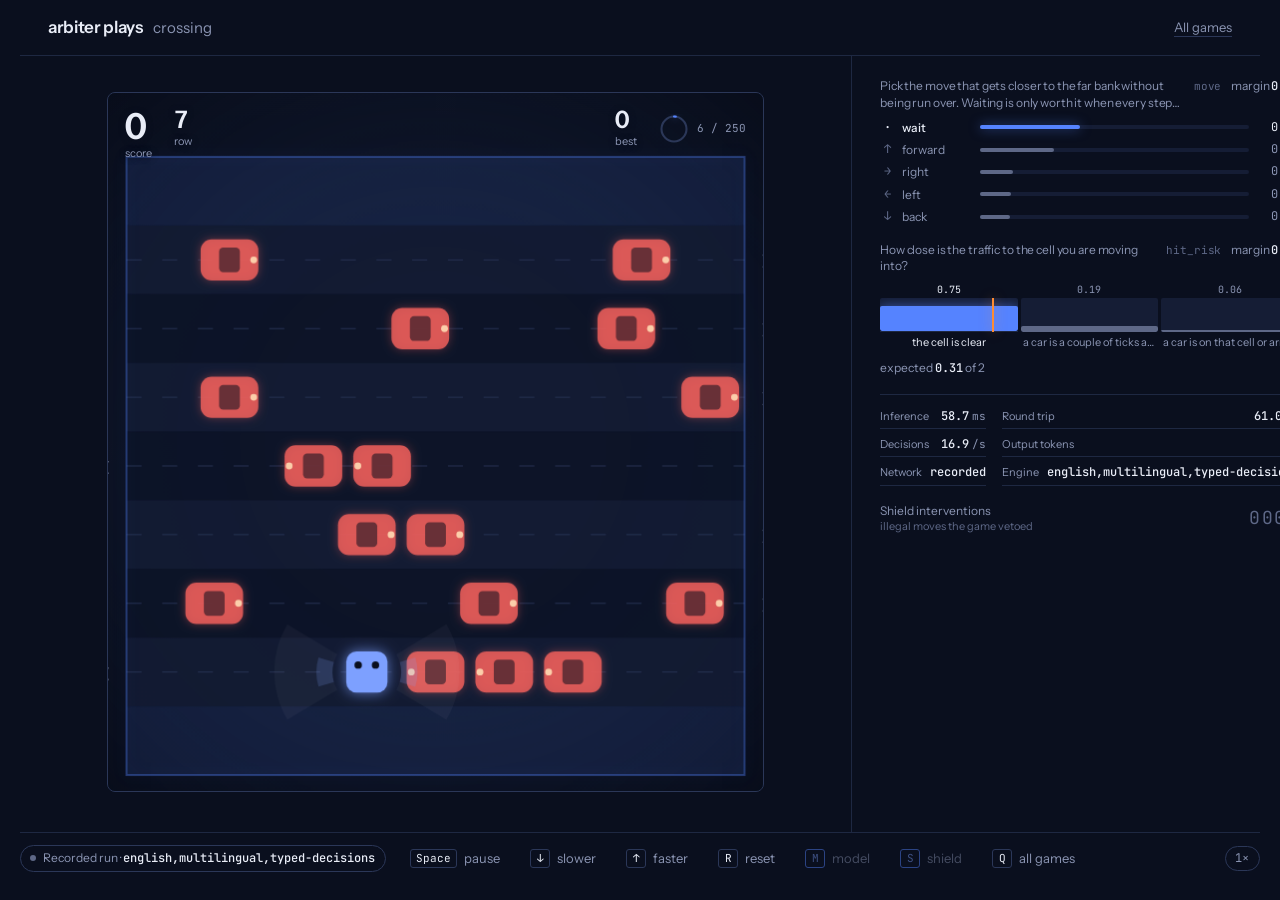
==== commit 7b3a6499: "End an episode at max_steps on the game pages The pages ran an episode until the game said it was do" ====
--- a/showcase/crossing/index.html
+++ b/showcase/crossing/index.html
@@ -221,7 +221,13 @@
   });
   onApplied(res, out, sh, action, now);
   paintHud();
-  if (out.done || (run.mode === 'replay' && ep.i >= run.log.ticks.length)) {
+  // An episode ends when the game says so or when it runs out of steps -- the same cap
+  // _lib/harness.mjs and measure.mjs run under, so the page counts an episode the way the
+  // measurements do. Reaching the cap is a finished run, not a lost one: the actor is still
+  // alive, so the games' death effects (which all test `alive`) stay off and the page just
+  // restarts. A recorded run ends with its recording instead.
+  const over = run.mode === 'replay' ? ep.i >= run.log.ticks.length : ep.i >= MAX_STEPS;
+  if (out.done || over) {
     ep.dead = true; ep.deadAt = now; ep.pending = null; ep.result = null;
     return;
   }
